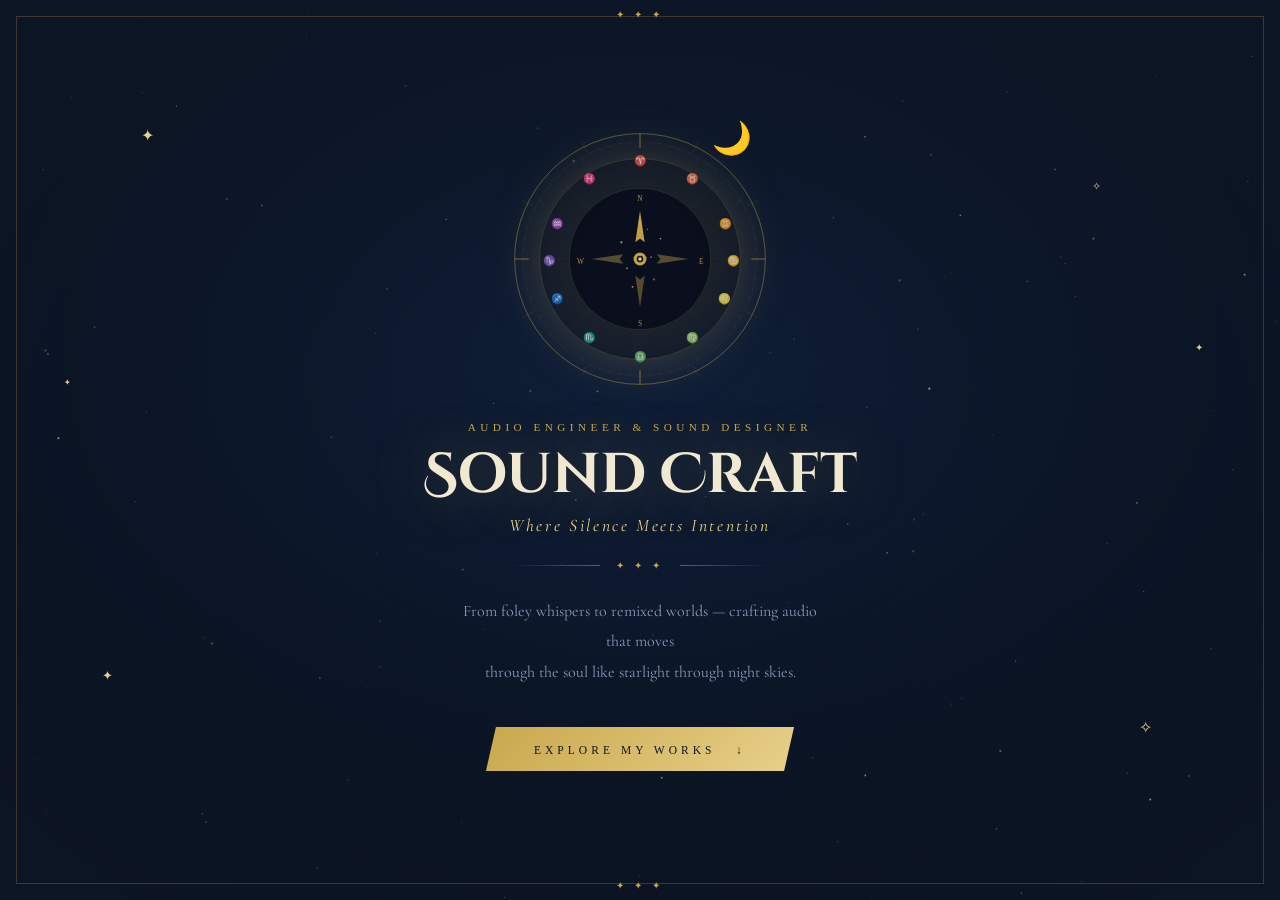
==== index.html @ eb3f6b5b "." ====
<!DOCTYPE html>
<html lang="en">
<head>
<meta charset="UTF-8">
<meta name="viewport" content="width=device-width, initial-scale=1.0">
<title>Sound Craft — Audio Engineer</title>
<link href="https://fonts.googleapis.com/css2?family=Cinzel+Decorative:wght@400;700&family=Cormorant+Garamond:ital,wght@0,300;0,400;1,300;1,400&family=IM+Fell+English+SC&display=swap" rel="stylesheet">
<link rel="stylesheet" href="style.css">
<style>
/* ── Intro page specific ── */
#page-intro {
  position: relative;
  min-height: 100vh;
  display: flex;
  flex-direction: column;
  align-items: center;
  justify-content: center;
  overflow: hidden;
}
.bg-art {
  position: absolute; inset: 0;
  background: radial-gradient(ellipse 80% 80% at 50% 40%, #0f1e38, #060c15);
  z-index: 0;
}
.bg-art::after {
  content: "";
  position: absolute; inset: 0;
  background: radial-gradient(ellipse 65% 65% at 50% 50%, transparent 25%, rgba(13,22,37,.9) 100%);
}
.intro-content {
  position: relative; z-index: 4;
  display: flex; flex-direction: column;
  align-items: center; text-align: center;
}

/* ── Compass ── */
.compass-wrap {
  position: relative; width: 260px; height: 260px;
  margin-bottom: 2rem;
  opacity: 0; animation: fadeIn 1.5s .1s forwards;
}
.moon-badge {
  position: absolute; top: -10px; right: 18px; font-size: 2rem;
  animation: moonFloat 5s ease-in-out infinite;
}
@keyframes moonFloat {
  0%,100% { transform: translateY(0) rotate(-5deg); }
  50%      { transform: translateY(-10px) rotate(5deg); }
}
.compass-svg {
  width: 100%; height: 100%;
  filter: drop-shadow(0 0 24px rgba(201,168,76,.35));
  animation: rotateSlow 80s linear infinite;
}
@keyframes rotateSlow { to { transform: rotate(360deg); } }

.intro-name {
  font-family: var(--font-title);
  font-size: clamp(2rem,5vw,3.5rem);
  color: var(--cream); line-height: 1.1;
  text-shadow: 0 0 60px rgba(201,168,76,.4);
  margin-bottom: .5rem;
  opacity: 0; animation: fadeIn 1.2s .7s forwards;
}
.intro-role {
  font-family: var(--font-body); font-size: 1.1rem;
  color: var(--gold2); font-style: italic; letter-spacing: .15em;
  margin-bottom: 1.5rem;
  opacity: 0; animation: fadeIn 1.2s 1s forwards;
}
.eyebrow-anim { opacity: 0; animation: fadeIn 1.2s .4s forwards; }
.divider-anim { opacity: 0; animation: fadeIn 1.2s 1.1s forwards; }
.tagline-anim {
  font-size: 1rem; color: var(--muted);
  max-width: 380px; line-height: 1.9; margin-bottom: 2.5rem;
  opacity: 0; animation: fadeIn 1.2s 1.2s forwards;
}
.btn-anim { opacity: 0; animation: fadeIn 1.2s 1.4s forwards; }
</style>
</head>
<body>
<section id="page-intro">
  <div class="bg-art"></div>
  <canvas class="stars-canvas" id="stars-canvas"></canvas>
  <canvas class="stars-canvas" id="stars-canvas2" style="display:none"></canvas>
  <div class="lace-border"></div>

  <div class="star-spark" style="top:14%;left:11%;font-size:1rem;animation-delay:0s">✦</div>
  <div class="star-spark" style="top:20%;right:14%;font-size:.7rem;animation-delay:1s">✧</div>
  <div class="star-spark" style="bottom:24%;left:8%;font-size:.8rem;animation-delay:2s">✦</div>
  <div class="star-spark" style="bottom:18%;right:10%;font-size:1rem;animation-delay:.5s">✧</div>
  <div class="star-spark" style="top:42%;left:5%;font-size:.5rem;animation-delay:1.5s">✦</div>
  <div class="star-spark" style="top:38%;right:6%;font-size:.6rem;animation-delay:2.5s">✦</div>

  <div class="intro-content">
    <div class="compass-wrap">
      <div class="moon-badge">🌙</div>
      <svg class="compass-svg" viewBox="0 0 280 280" xmlns="http://www.w3.org/2000/svg">
        <circle cx="140" cy="140" r="135" fill="none" stroke="rgba(201,168,76,.45)" stroke-width="1"/>
        <circle cx="140" cy="140" r="126" fill="none" stroke="rgba(201,168,76,.12)" stroke-width=".5"/>
        <g stroke="rgba(201,168,76,.6)" stroke-width="1">
          <line x1="140" y1="5"   x2="140" y2="20"/>
          <line x1="140" y1="260" x2="140" y2="275"/>
          <line x1="5"   y1="140" x2="20"  y2="140"/>
          <line x1="260" y1="140" x2="275" y2="140"/>
        </g>
        <g stroke="rgba(201,168,76,.25)" stroke-width=".5">
          <line x1="203" y1="13"  x2="197" y2="25"/>
          <line x1="267" y1="77"  x2="255" y2="83"/>
          <line x1="267" y1="203" x2="255" y2="197"/>
          <line x1="203" y1="267" x2="197" y2="255"/>
          <line x1="77"  y1="267" x2="83"  y2="255"/>
          <line x1="13"  y1="203" x2="25"  y2="197"/>
          <line x1="13"  y1="77"  x2="25"  y2="83"/>
          <line x1="77"  y1="13"  x2="83"  y2="25"/>
        </g>
        <circle cx="140" cy="140" r="108" fill="rgba(13,22,37,.7)" stroke="rgba(201,168,76,.3)" stroke-width=".5"/>
        <g font-size="11" font-family="serif" fill="rgba(201,168,76,.75)" text-anchor="middle">
          <text x="140" y="38">♈</text><text x="196" y="57">♉</text><text x="232" y="105">♊</text>
          <text x="241" y="145">♋</text><text x="231" y="186">♌</text><text x="196" y="228">♍</text>
          <text x="140" y="249">♎</text><text x="86"  y="228">♏</text><text x="51"  y="186">♐</text>
          <text x="42"  y="145">♑</text><text x="51"  y="105">♒</text><text x="86"  y="57">♓</text>
        </g>
        <g stroke="rgba(201,168,76,.1)" stroke-width=".5">
          <line x1="140" y1="32"  x2="140" y2="248"/>
          <line x1="32"  y1="140" x2="248" y2="140"/>
          <line x1="58"  y1="58"  x2="222" y2="222"/>
          <line x1="222" y1="58"  x2="58"  y2="222"/>
        </g>
        <circle cx="140" cy="140" r="76" fill="rgba(8,14,28,.9)" stroke="rgba(201,168,76,.25)" stroke-width=".5"/>
        <!-- stars inside -->
        <circle cx="140" cy="100" r="1.5" fill="#e8d08a" opacity=".9"/>
        <circle cx="162" cy="118" r="1"   fill="#e8d08a" opacity=".6"/>
        <circle cx="120" cy="122" r="1.2" fill="#e8d08a" opacity=".7"/>
        <circle cx="152" cy="138" r="1"   fill="#e8d08a" opacity=".5"/>
        <circle cx="126" cy="150" r="1"   fill="#e8d08a" opacity=".6"/>
        <circle cx="155" cy="162" r="1.2" fill="#e8d08a" opacity=".4"/>
        <circle cx="132" cy="170" r="1"   fill="#e8d08a" opacity=".7"/>
        <circle cx="148" cy="108" r=".8"  fill="#e8d08a" opacity=".5"/>
        <!-- needle -->
        <g transform="translate(140,140)">
          <polygon points="0,-52 5,-18 0,-22 -5,-18" fill="#c9a84c" opacity=".95"/>
          <polygon points="0,52 5,18 0,22 -5,18"     fill="rgba(201,168,76,.4)"/>
          <polygon points="52,0 18,5 22,0 18,-5"     fill="rgba(201,168,76,.4)"/>
          <polygon points="-52,0 -18,5 -22,0 -18,-5" fill="rgba(201,168,76,.4)"/>
          <circle r="7"   fill="#c9a84c" opacity=".95"/>
          <circle r="3.5" fill="#0d1625"/>
          <circle r="1.8" fill="#e8d08a"/>
        </g>
        <g font-family="serif" font-size="8" fill="rgba(201,168,76,.85)" text-anchor="middle">
          <text x="140" y="78">N</text>
          <text x="206" y="145">E</text>
          <text x="140" y="212">S</text>
          <text x="76"  y="145">W</text>
        </g>
        <g id="ticks" stroke="rgba(201,168,76,.2)" stroke-width=".5"></g>
      </svg>
    </div>

    <p class="eyebrow eyebrow-anim">Audio Engineer &amp; Sound Designer</p>
    <h1 class="intro-name">Sound Craft</h1>
    <p class="intro-role">Where Silence Meets Intention</p>
    <div class="divider divider-anim">✦ ✦ ✦</div>
    <p class="tagline-anim">
      From foley whispers to remixed worlds — crafting audio that moves<br>
      through the soul like starlight through night skies.
    </p>
    <a href="works.html" class="btn-gold btn-anim">
      Explore My Works &nbsp; ↓
    </a>
  </div>
</section>

<script src="script.js"></script>
</body>
</html>
---- style.css ----
/* ==============================
   SOUND CRAFT — Shared Styles
   ============================== */

*, *::before, *::after { margin: 0; padding: 0; box-sizing: border-box; }

:root {
  --navy:   #0d1625;
  --navy2:  #111e33;
  --gold:   #c9a84c;
  --gold2:  #e8d08a;
  --cream:  #f0e8d0;
  --muted:  #8a9ab8;
  --font-title: "Cinzel Decorative", cursive;
  --font-body:  "Cormorant Garamond", serif;
  --font-label: "IM Fell English SC", serif;
}

html { scroll-behavior: smooth; overflow-x: hidden; }
body {
  background: var(--navy);
  color: var(--cream);
  font-family: var(--font-body);
  overflow-x: hidden;
}

/* ── Eyebrow ── */
.eyebrow {
  font-family: var(--font-label);
  font-size: .7rem;
  color: var(--gold);
  letter-spacing: .4em;
  text-transform: uppercase;
  margin-bottom: .75rem;
}

/* ── Star canvas ── */
.stars-canvas {
  position: absolute;
  inset: 0;
  z-index: 0;
  pointer-events: none;
}

/* ── Star sparks ── */
.star-spark {
  position: absolute;
  color: var(--gold2);
  pointer-events: none;
  z-index: 3;
  animation: twinkle 3s ease-in-out infinite;
}
@keyframes twinkle {
  0%,100% { opacity: .15; transform: scale(.8); }
  50%      { opacity:  1;  transform: scale(1.2); }
}

/* ── Ornament row ── */
.ornament {
  display: flex;
  align-items: center;
  justify-content: center;
  gap: .75rem;
  color: var(--gold);
  margin: 1.5rem auto;
  font-size: .75rem;
  letter-spacing: .3em;
}
.ornament-line   { width: 80px; height: 1px; background: linear-gradient(to right, transparent, var(--gold)); }
.ornament-line.r { background: linear-gradient(to left,  transparent, var(--gold)); }

/* ── Lace border ── */
.lace-border {
  position: absolute;
  inset: 16px;
  border: 1px solid rgba(201,168,76,.25);
  pointer-events: none;
  z-index: 3;
}
.lace-border::before {
  content: "✦  ✦  ✦";
  position: absolute; top: -9px; left: 50%; transform: translateX(-50%);
  font-size: .65rem; color: var(--gold); letter-spacing: .4em; padding: 0 .5rem;
}
.lace-border::after {
  content: "✦  ✦  ✦";
  position: absolute; bottom: -9px; left: 50%; transform: translateX(-50%);
  font-size: .65rem; color: var(--gold); letter-spacing: .4em; padding: 0 .5rem;
}

/* ── Fade-in keyframe ── */
@keyframes fadeIn { to { opacity: 1; } }

/* ── Divider ── */
.divider {
  display: flex; align-items: center; gap: 1rem;
  color: var(--gold); font-size: .6rem; letter-spacing: .4em;
  margin-bottom: 1.5rem; width: 260px;
}
.divider::before, .divider::after { content: ""; flex: 1; height: 1px; }
.divider::before { background: linear-gradient(to right, transparent, rgba(201,168,76,.5)); }
.divider::after  { background: linear-gradient(to left,  transparent, rgba(201,168,76,.5)); }

/* ── Gold button ── */
.btn-gold {
  font-family: var(--font-label);
  font-size: .72rem;
  letter-spacing: .35em;
  text-transform: uppercase;
  color: var(--navy);
  background: linear-gradient(135deg, var(--gold), var(--gold2));
  border: none;
  cursor: pointer;
  padding: 1.1rem 3rem .9rem;
  transition: transform .3s, box-shadow .3s;
  clip-path: polygon(10px 0, 100% 0, calc(100% - 10px) 100%, 0 100%);
  text-decoration: none;
  display: inline-block;
}
.btn-gold:hover { transform: translateY(-3px); box-shadow: 0 10px 35px rgba(201,168,76,.45); }

/* ── Ghost button ── */
.btn-ghost {
  font-family: var(--font-label);
  font-size: .65rem;
  letter-spacing: .3em;
  color: var(--gold);
  background: transparent;
  border: 1px solid rgba(201,168,76,.3);
  padding: .8rem 2rem;
  cursor: pointer;
  transition: border-color .3s, color .3s;
  text-decoration: none;
  display: inline-block;
}
.btn-ghost:hover { border-color: var(--gold); color: var(--gold2); }

/* ── Footer ── */
footer {
  position: relative; z-index: 2;
  text-align: center; padding: 2rem;
  font-family: var(--font-label);
  font-size: .58rem;
  color: rgba(138,154,184,.4);
  letter-spacing: .2em;
}

/* ── Project page (shared) ── */
.project-page {
  position: relative;
  min-height: 100vh;
  padding: 5rem 3rem 4rem;
  display: flex;
  flex-direction: column;
  align-items: center;
  overflow: hidden;
}

.project-header {
  position: relative; z-index: 2;
  text-align: center;
  margin-bottom: 3rem;
}

.project-icon { font-size: 3rem; margin-bottom: 1rem; display: block; }
.project-num  { font-family: var(--font-label); font-size: .6rem; color: var(--gold); letter-spacing: .35em; margin-bottom: .75rem; }

.project-title {
  font-family: var(--font-title);
  font-size: clamp(1.8rem, 4vw, 3rem);
  color: var(--cream);
  text-shadow: 0 0 50px rgba(201,168,76,.4);
  margin-bottom: .4rem;
  line-height: 1.2;
}
.project-type {
  font-family: var(--font-label);
  font-size: .6rem;
  color: var(--gold2);
  letter-spacing: .25em;
  margin-bottom: 1.5rem;
}

.project-body {
  position: relative; z-index: 2;
  max-width: 780px;
  width: 100%;
  background: rgba(255,255,255,.03);
  border: 1px solid rgba(201,168,76,.2);
  padding: 3rem 3.5rem;
  margin-bottom: 2.5rem;
}
.project-body::before {
  content: "";
  position: absolute; top: 0; right: 0; width: 24px; height: 24px;
  border-top: 1px solid rgba(201,168,76,.5);
  border-right: 1px solid rgba(201,168,76,.5);
}
.project-body::after {
  content: "";
  position: absolute; bottom: 0; left: 0; width: 24px; height: 24px;
  border-bottom: 1px solid rgba(201,168,76,.5);
  border-left: 1px solid rgba(201,168,76,.5);
}

.project-body p {
  font-size: 1.05rem;
  color: var(--muted);
  line-height: 2;
  font-style: italic;
  margin-bottom: 1.2rem;
}
.project-body p:last-child { margin-bottom: 0; }

.project-meta {
  display: flex;
  flex-wrap: wrap;
  gap: 1.2rem;
  margin-top: 2rem;
  padding-top: 1.5rem;
  border-top: 1px solid rgba(201,168,76,.15);
}
.meta-item { display: flex; flex-direction: column; gap: .25rem; }
.meta-label { font-family: var(--font-label); font-size: .55rem; color: var(--gold); letter-spacing: .25em; }
.meta-value { font-size: .9rem; color: var(--cream); }

.project-nav {
  position: relative; z-index: 2;
  display: flex;
  gap: 1.5rem;
  flex-wrap: wrap;
  justify-content: center;
}

/* ── Waveform decoration ── */
.waveform {
  display: flex;
  align-items: center;
  justify-content: center;
  gap: 3px;
  margin: 1.5rem 0;
  height: 40px;
}
.waveform span {
  width: 3px;
  background: linear-gradient(to top, var(--gold), var(--gold2));
  border-radius: 2px;
  animation: wave 1.4s ease-in-out infinite;
}
@keyframes wave {
  0%,100% { transform: scaleY(.3); opacity: .4; }
  50%      { transform: scaleY(1);  opacity: 1;  }
}
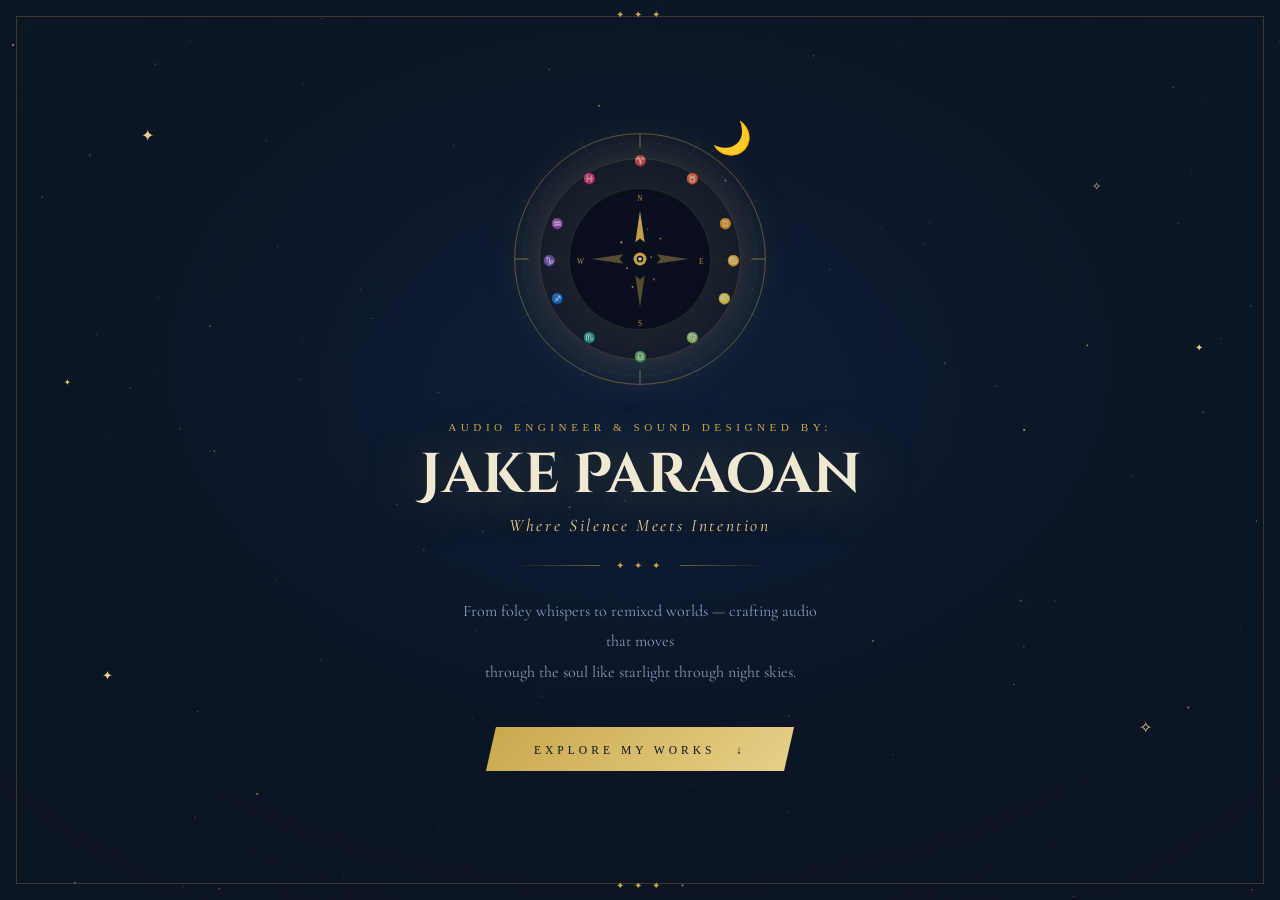
==== commit 55abcb28: "." ====
--- a/index.html
+++ b/index.html
@@ -157,8 +157,8 @@
       </svg>
     </div>
 
-    <p class="eyebrow eyebrow-anim">Audio Engineer &amp; Sound Designer</p>
-    <h1 class="intro-name">Sound Craft</h1>
+    <p class="eyebrow eyebrow-anim">Audio Engineer &amp; Sound Designed by:</p>
+    <h1 class="intro-name">Jake Paraoan</h1>
     <p class="intro-role">Where Silence Meets Intention</p>
     <div class="divider divider-anim">✦ ✦ ✦</div>
     <p class="tagline-anim">
